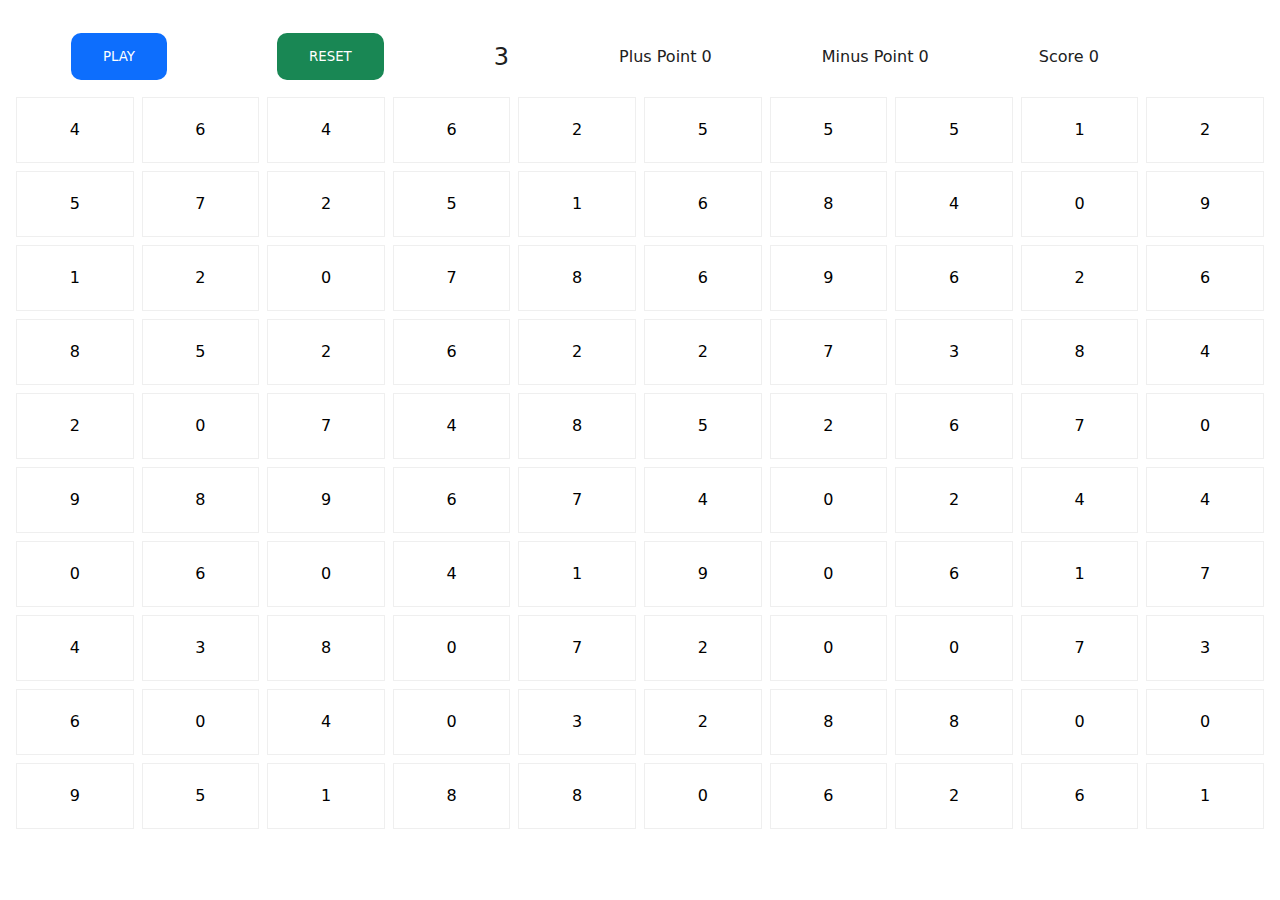
==== index.html @ 1dbec2ee "17-08-2023" ====
<!DOCTYPE html>
<!--
-
-
-
-
-->
<html lang="en">

<head>
    <meta charset="UTF-8">
    <meta http-equiv="X-UA-Compatible" content="IE=edge">
    <meta name="viewport" content="width=device-width, initial-scale=1.0">
    <title>MayankDevil</title>
    <!--
        =========
        | style |
        =========
    -->
    <link rel="stylesheet" href="css/style.css">
</head>

<body>
    
    <!--
        ==================
        | main container |
        ==================
    -->
    <div class="container" id="main">
        <div class="row">

            <div class="col" id="control">

                <button class="btn" id="execute_btn"> PLAY </button>

                <button class="btn" id="reset_btn"> RESET </button>

                <div id="number"></div>
                
                <div id="plusPoint"></div>
                
                <div id="minusPoint"></div>
                
                <div id="score"></div>
                
                <div id="timeBar"></div>

            </div>

            <div class="col" id="num">


            </div>
        
        </div>
    </div>

    <!--
        ==========
        | script |
        ==========
    -->
    <script src="js/script.js"></script>

</body>

</html>
---- css/style.css ----
/*
-
-
-
-
*/
*
{
    margin: 0;
    padding: 0;
    font-family: system-ui, -apple-system, "Segoe UI", Roboto, "Helvetica Neue", "Noto Sans", "Liberation Sans", Arial, sans-serif, "Apple Color Emoji", "Segoe UI Emoji", "Segoe UI Symbol", "Noto Color Emoji";
    text-decoration: none;
    border:none;
    outline: none;
}
body
{
    width: 100%;
    height: 100vh;
}
.container
{
    min-width: 500px;
    height: 100vh;
    margin: auto;
}
.row
{
    display: grid;
    grid-template-rows: 1fr 9fr;
    padding: 1rem;
}
#control
{
    display: flex;
    align-items: center;
    justify-content: space-around;
    color:#202020;
}
#num
{
    display: grid;
    grid-gap:0.5rem;
    grid-template-columns: 1fr 1fr 1fr 1fr 1fr 1fr 1fr 1fr 1fr 1fr;
    height: 100%;
}
.numBox
{
    display: inline-block;
    padding: 1rem;
    line-height: 2rem;
    text-align: center;
    border: 1px solid #efefef;
}
.numBox:hover
{
    background: #9eeaf9;
}
.btn
{
    padding: 1rem 2rem;
    color:#fff;
    background: #0d6efd;
    border-radius: 10px;
}
.btn:hover
{
    opacity: 0.6;
}
.stop_btn
{
    background: #ffc107 ;
}
#reset_btn
{
    background:#198754;
}
#number
{
    font-size: 1.5rem;
}
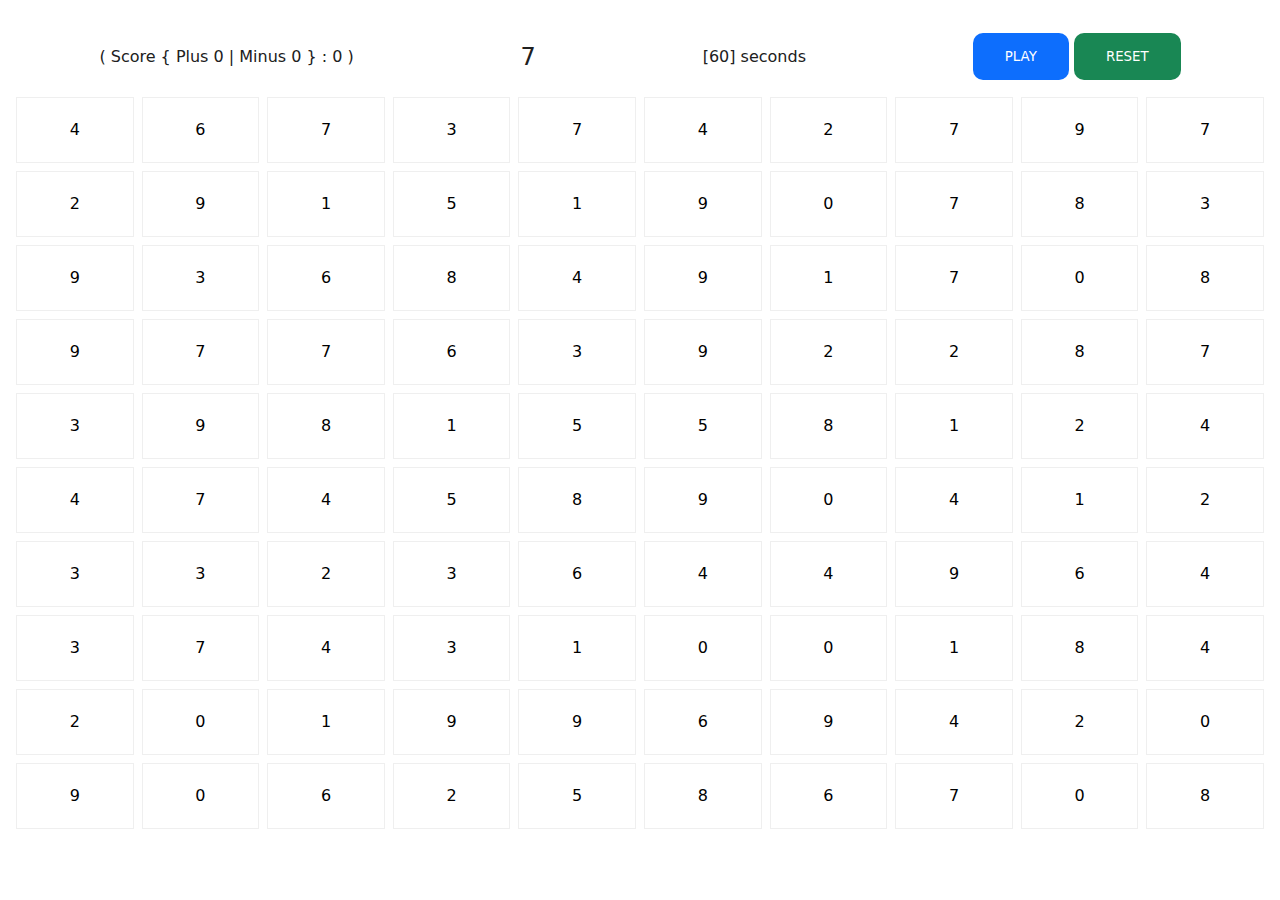
==== commit 38d380be: "Change Look Feel" ====
--- a/index.html
+++ b/index.html
@@ -21,7 +21,6 @@
 </head>
 
 <body>
-    
     <!--
         ==================
         | main container |
@@ -32,26 +31,30 @@
 
             <div class="col" id="control">
 
-                <button class="btn" id="execute_btn"> PLAY </button>
+                <!-- ( status ) -->
+                <div> 
+                    ( Score { Plus <span id="plusPoint"></span> | Minus <span id="minusPoint"></span> } : <span id="score"></span> )                    
+                </div>
 
-                <button class="btn" id="reset_btn"> RESET </button>
+                <!-- ( selection number ) -->
+                <div id="number"></div>
 
-                <div id="number"></div>
-                
-                <div id="plusPoint"></div>
-                
-                <div id="minusPoint"></div>
-                
-                <div id="score"></div>
-                
+                <!-- ( time bar ) -->
                 <div id="timeBar"></div>
 
+                <!-- ( button group ) -->
+                <div>
+                    <button class="btn" id="execute_btn"> PLAY </button>
+                    
+                    <button class="btn" id="reset_btn"> RESET </button>
+                </div>
+                
             </div>
 
-            <div class="col" id="num">
-
-
-            </div>
+            <!--
+                [ num ] -----
+            -->
+            <div class="col" id="num"></div>
         
         </div>
     </div>
--- a/css/style.css
+++ b/css/style.css
@@ -1,8 +1,8 @@
 /*
--
--
--
--
+- Project 5 ""
+- Develope by Mayank
+- All Right Rserved by Mayank
+- JavaScript : ./js/script.js
 */
 *
 {
@@ -78,4 +78,11 @@
 #number
 {
     font-size: 1.5rem;
-}+}
+@media screen and (max-width:992px)
+{
+    
+}
+/*
+    THE END ============================
+*/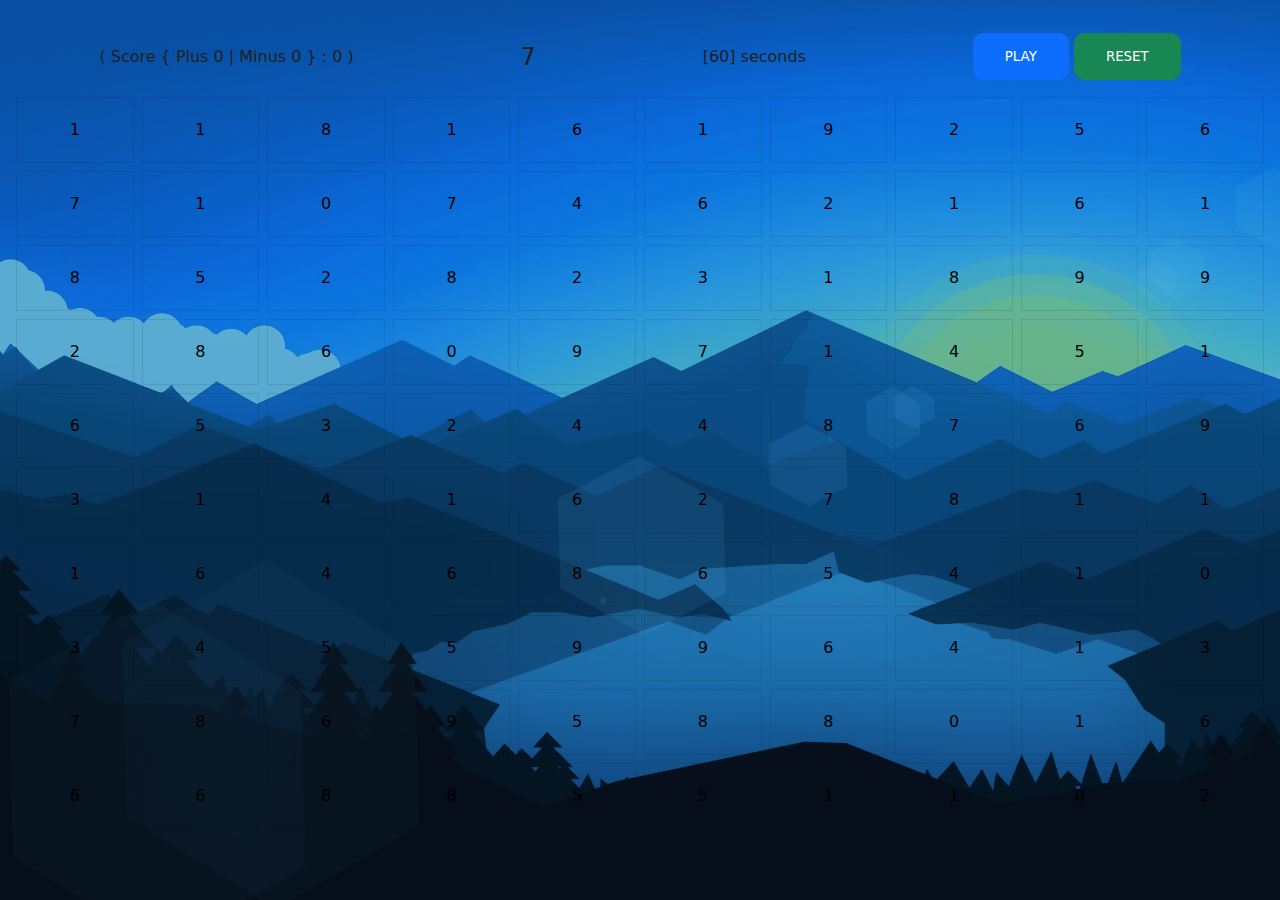
==== commit f38ebc93: "set loop_holes" ====
--- a/index.html
+++ b/index.html
@@ -58,6 +58,8 @@
         
         </div>
     </div>
+    
+    <audio src="../data/song.mp3" open="true"></auido>
 
     <!--
         ==========
@@ -68,4 +70,4 @@
 
 </body>
 
-</html>+</html>
--- a/css/style.css
+++ b/css/style.css
@@ -17,6 +17,9 @@
 {
     width: 100%;
     height: 100vh;
+    background: rgba(5, 75, 100, 0.6) url("../data/bg.jpg") no-repeat;
+    background-size: cover;
+    background-blend-mode: overlay;
 }
 .container
 {
@@ -50,7 +53,7 @@
     padding: 1rem;
     line-height: 2rem;
     text-align: center;
-    border: 1px solid #efefef;
+    border: 1px solid rgba(10,10,10,0.1);
 }
 .numBox:hover
 {
@@ -75,14 +78,20 @@
 {
     background:#198754;
 }
-#number
+#number,
+.number
 {
     font-size: 1.5rem;
 }
-@media screen and (max-width:992px)
+@media screen and (max-width:700px)
 {
-    
+    #main
+    {
+        display: grid;
+        text-align: center;
+        place-content: center;
+    }
 }
 /*
     THE END ============================
-*/+*/
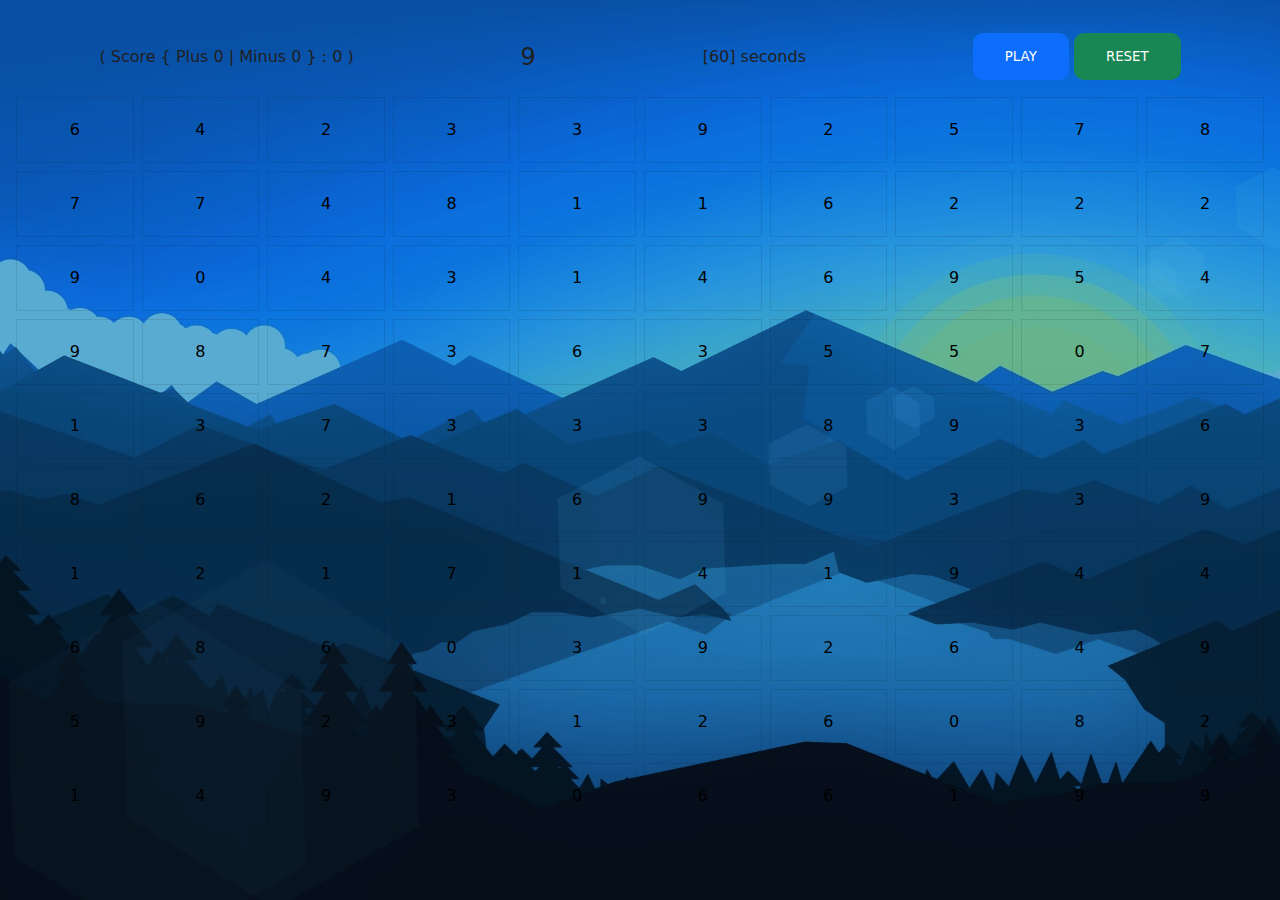
==== commit feb40bb0: "Update index.html" ====
--- a/index.html
+++ b/index.html
@@ -59,7 +59,9 @@
         </div>
     </div>
     
-    <audio src="../data/song.mp3" open="true"></auido>
+    <audio autoplay>
+        <sourc src="song.mp3" type="audio/mp3">
+    </auido>
 
     <!--
         ==========
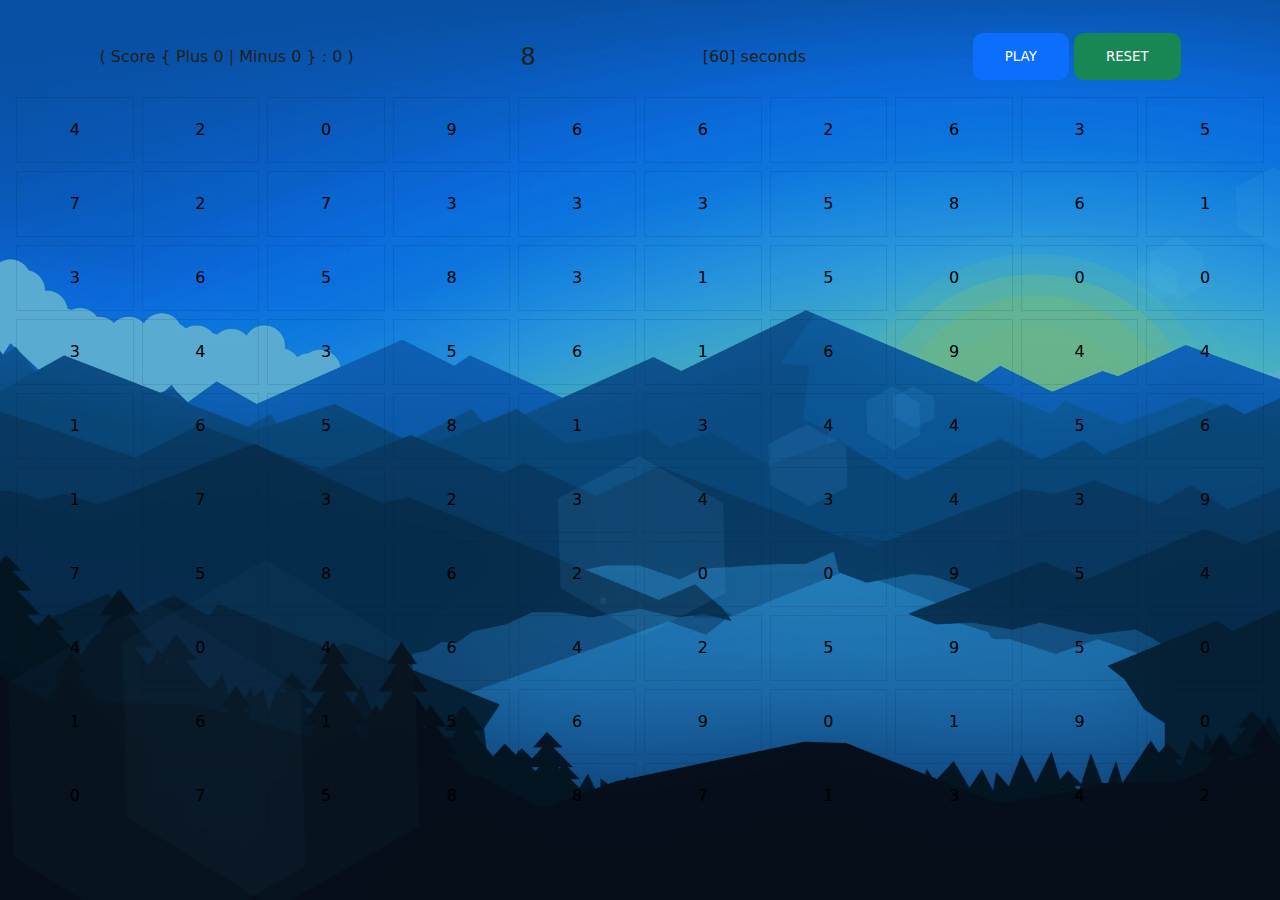
==== commit d8e5ad18: "Update index.html" ====
--- a/index.html
+++ b/index.html
@@ -60,7 +60,7 @@
     </div>
     
     <audio autoplay>
-        <sourc src="song.mp3" type="audio/mp3">
+        <sourc src="./data/song.mp3" type="audio/mp3">
     </auido>
 
     <!--
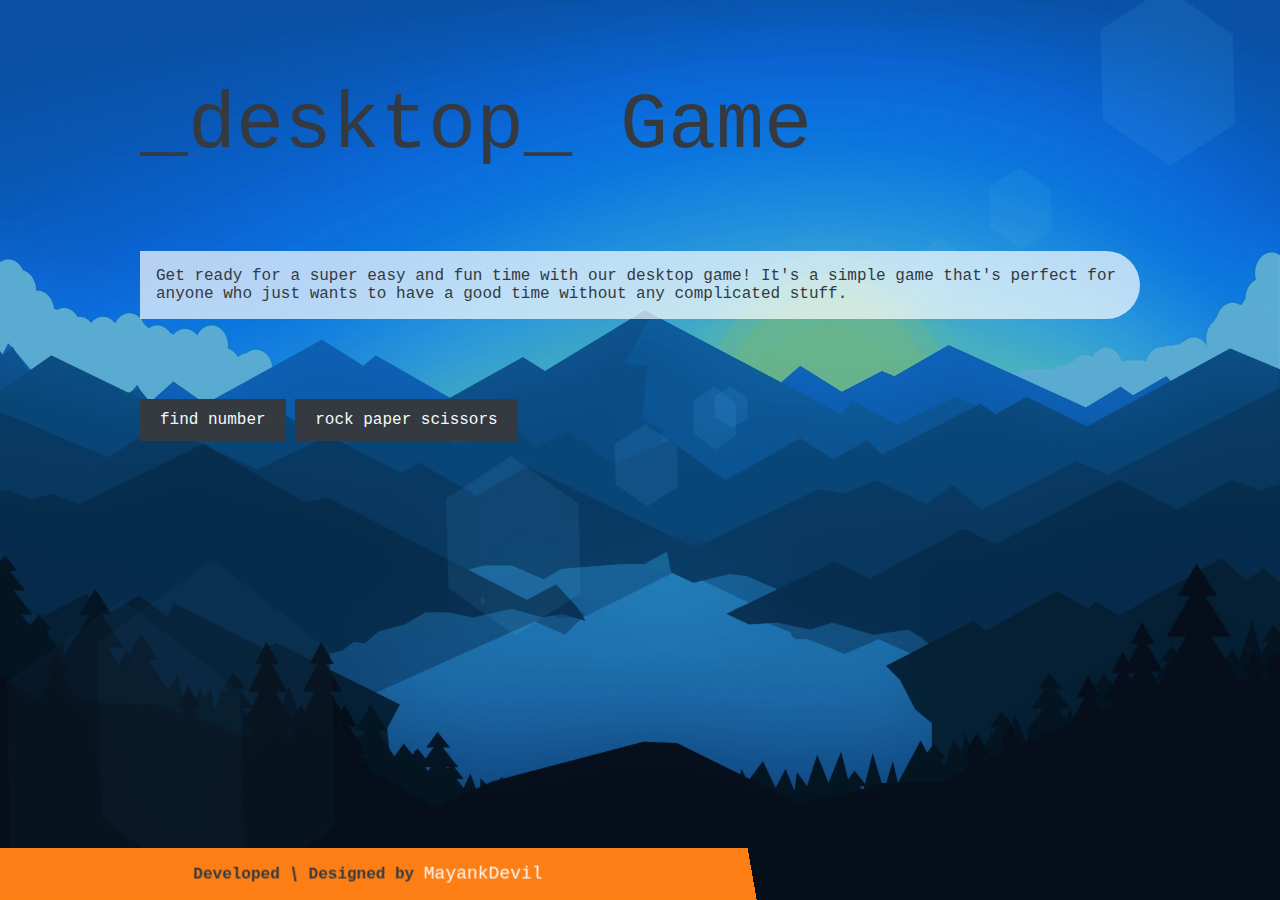
==== commit 2da45a6e: "Update index" ====
--- a/index.html
+++ b/index.html
@@ -1,9 +1,9 @@
 <!DOCTYPE html>
 <!--
--
--
--
--
+-   Project-5 : "DesktopGame"
+-   https://github.com/MayankDevil
+-   Designed | Developed by Mayank
+-   HTML : ./index.html
 -->
 <html lang="en">
 
@@ -11,65 +11,58 @@
     <meta charset="UTF-8">
     <meta http-equiv="X-UA-Compatible" content="IE=edge">
     <meta name="viewport" content="width=device-width, initial-scale=1.0">
-    <title>MayankDevil</title>
+    <title>Document</title>
     <!--
-        =========
+        ---------
         | style |
-        =========
+        ---------
     -->
     <link rel="stylesheet" href="css/style.css">
+
 </head>
 
 <body>
     <!--
-        ==================
+        ------------------
         | main container |
-        ==================
+        ------------------
     -->
-    <div class="container" id="main">
-        <div class="row">
+    <main id="main">
+        <!--
+            ------------------
+            [ header section ]
+            ------------------
+        -->
+        <header id="header">
 
-            <div class="col" id="control">
+            <div class="display-1"> _desktop_ Game </div>
 
-                <!-- ( status ) -->
-                <div> 
-                    ( Score { Plus <span id="plusPoint"></span> | Minus <span id="minusPoint"></span> } : <span id="score"></span> )                    
-                </div>
+            <p> Get ready for a super easy and fun time with our desktop game! It's a simple game that's perfect for anyone who just wants to have a good time without any complicated stuff. </p>
 
-                <!-- ( selection number ) -->
-                <div id="number"></div>
+            <a href="./find_num.html" class="btn"> find number </a>
 
-                <!-- ( time bar ) -->
-                <div id="timeBar"></div>
+            <a href="./rock_paper_scissors.html" class="btn"> rock paper scissors </a>
+            
+        </header>
+        <!--
+            ------------------
+            [ footer section ]
+            ------------------
+        -->
+        <footer id="footer">
+            
+            <h6> Developed | Designed by <a href="https://github.com/MayankDevil/"> MayankDevil </a> </h6>
 
-                <!-- ( button group ) -->
-                <div>
-                    <button class="btn" id="execute_btn"> PLAY </button>
-                    
-                    <button class="btn" id="reset_btn"> RESET </button>
-                </div>
-                
-            </div>
+        </footer>
 
-            <!--
-                [ num ] -----
-            -->
-            <div class="col" id="num"></div>
-        
-        </div>
-    </div>
-    
-    <audio autoplay>
-        <sourc src="./data/song.mp3" type="audio/mp3">
-    </auido>
-
+    </main>
     <!--
-        ==========
+        ----------
         | script |
-        ==========
+        ----------
     -->
     <script src="js/script.js"></script>
 
 </body>
 
-</html>
+</html>--- a/css/style.css
+++ b/css/style.css
@@ -1,97 +1,132 @@
 /*
-- Project 5 ""
-- Develope by Mayank
-- All Right Rserved by Mayank
-- JavaScript : ./js/script.js
+-   Project-5 : "DesktopGame"
+-   https://github.com/MayankDevil
+-   Designed | Developed by Mayank
+-   CSS : ./css/style.css
 */
+
 *
 {
-    margin: 0;
-    padding: 0;
-    font-family: system-ui, -apple-system, "Segoe UI", Roboto, "Helvetica Neue", "Noto Sans", "Liberation Sans", Arial, sans-serif, "Apple Color Emoji", "Segoe UI Emoji", "Segoe UI Symbol", "Noto Color Emoji";
-    text-decoration: none;
-    border:none;
-    outline: none;
+	user-select: none;
+	margin:0;
+	padding:0;
+	color:var(--black);
+	text-decoration: none;
+    font-family:system-ui,-apple-system,"Segoe UI",Roboto,"Helvetica Neue","Noto Sans","Liberation Sans",Arial,sans-serif,"Apple Color Emoji";
+	font-family:SFMono-Regular, Menlo, Monaco, Consolas, "Liberation Mono", "Courier New", monospace;
+	border:none;
+	outline: none;
+	border: none;
+	box-sizing: border-box;
+	scroll-behavior: smooth;
 }
+
+:root
+{
+    --blue: #007bff;
+    --indigo: #6610f2;
+    --purple: #6f42c1;
+    --pink: #e83e8c;
+    --red: #dc3545;
+    --orange: #fd7e14;
+    --yellow: #ffc107;
+    --green: #28a745;
+    --teal: #20c997;
+    --cyan: #17a2b8;
+    --white: #fff;
+    --gray: #6c757d;
+    --gray-dark: #343a40;
+    --primary: #007bff;
+    --secondary: #6c757d;
+    --success: #28a745;
+    --info: #17a2b8;
+    --warning: #ffc107;
+    --danger: #dc3545;
+    --light: #f8f9fa;
+    --dark: #343a40;
+}
+
+/*
+	main css ---------------------------
+*/
+
 body
 {
     width: 100%;
-    height: 100vh;
-    background: rgba(5, 75, 100, 0.6) url("../data/bg.jpg") no-repeat;
-    background-size: cover;
+    height: 90vh;
+    background: rgba(5, 75, 100, 0.6) url("../data/bg.jpg") no-repeat fixed;
+    background-size: 100% 100%;
     background-blend-mode: overlay;
 }
-.container
+
+#main
 {
-    min-width: 500px;
-    height: 100vh;
-    margin: auto;
+    position: relative;
+    z-index:0;
+	max-width: 1000px;
+	margin: 0 auto;
 }
-.row
+
+#header .display-1
 {
-    display: grid;
-    grid-template-rows: 1fr 9fr;
+    margin: 5rem auto;
+    font-size: 5rem;
+    font-weight: light;
+    color:var(--dark);
+}
+
+p
+{
+    margin: 5rem auto;
     padding: 1rem;
+    font-size: 1em;
+    color:var(--gray-dark);
+    background: rgb(255,255,255,0.7);
+    border-radius: 0 5rem 5rem 0;
 }
-#control
-{
-    display: flex;
-    align-items: center;
-    justify-content: space-around;
-    color:#202020;
-}
-#num
-{
-    display: grid;
-    grid-gap:0.5rem;
-    grid-template-columns: 1fr 1fr 1fr 1fr 1fr 1fr 1fr 1fr 1fr 1fr;
-    height: 100%;
-}
-.numBox
+
+.btn
 {
     display: inline-block;
-    padding: 1rem;
+    padding: 5px 20px;
     line-height: 2rem;
-    text-align: center;
-    border: 1px solid rgba(10,10,10,0.1);
-}
-.numBox:hover
-{
-    background: #9eeaf9;
-}
-.btn
-{
-    padding: 1rem 2rem;
-    color:#fff;
-    background: #0d6efd;
-    border-radius: 10px;
+    font-size: 1rem;
+    color: var(--light);
+    background: var(--dark);
 }
 .btn:hover
 {
-    opacity: 0.6;
+    background:var(--primary);
+    box-shadow: 2px 2px 5px var(--dark);
 }
-.stop_btn
+
+#footer
 {
-    background: #ffc107 ;
+    position: fixed;
+    left: 0;
+    bottom: 0;
+    padding: 1rem;
+    margin-left: -1rem;
+    width: 60%;
+    text-align: center;
+    background: var(--orange);
+    transform: skew(10deg);
 }
-#reset_btn
+#footer h6
 {
-    background:#198754;
+    font-style: italic;
+    font-size: 1rem;
+    font-weight: bold;
+    color: var(--dark);
 }
-#number,
-.number
+#footer h6 a
 {
-    font-size: 1.5rem;
+    display: inline-block;
+    font-size: large;
+    font-weight: normal;
+    color:var(--light);
 }
-@media screen and (max-width:700px)
+#footer h6 a:hover
 {
-    #main
-    {
-        display: grid;
-        text-align: center;
-        place-content: center;
-    }
-}
-/*
-    THE END ============================
-*/
+    font-weight: bold;
+}